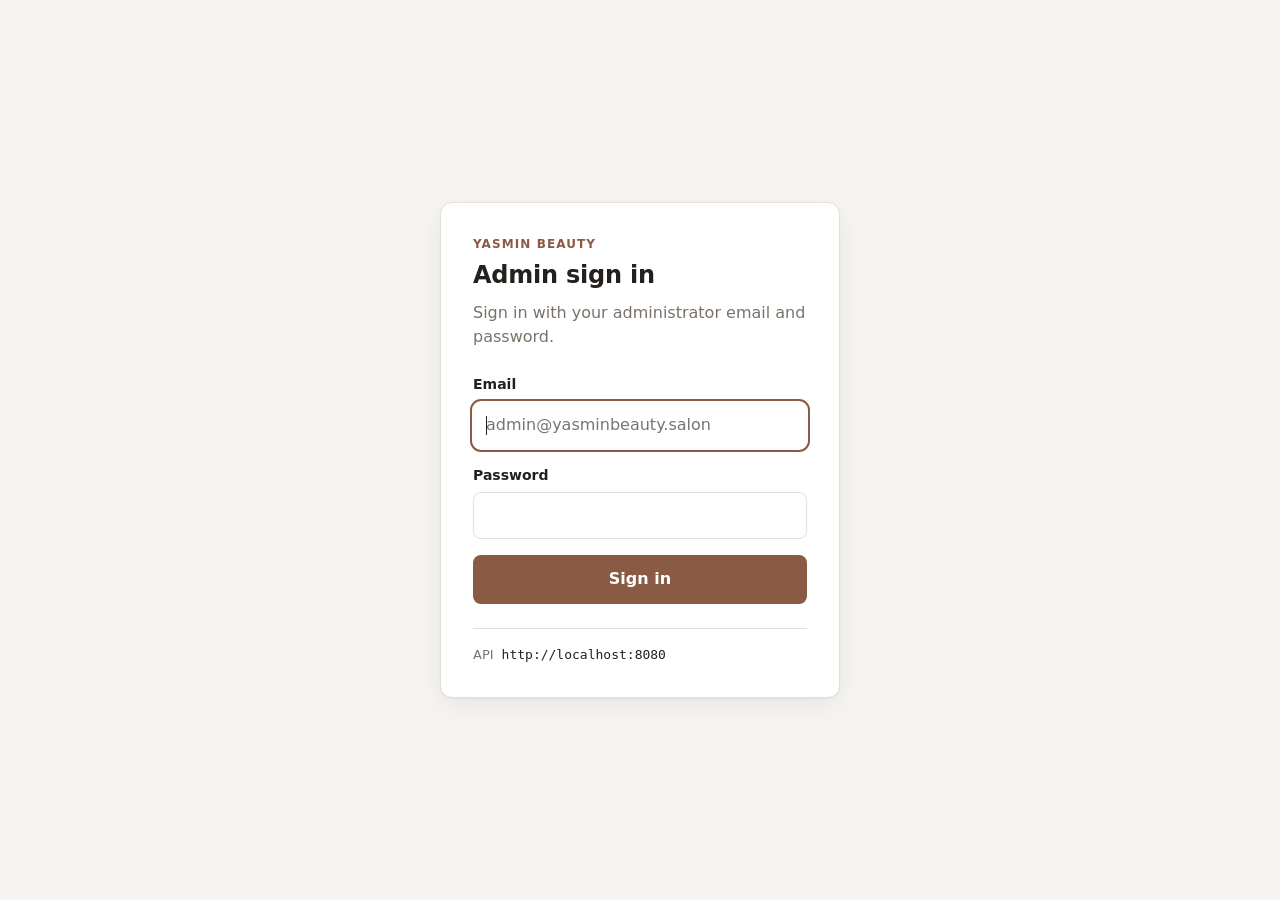
==== dashboard.html @ af4b9782 "Add admin login, logout and authenticated hello world prototype Prototype front end for the login an" ====
<!DOCTYPE html>
<html lang="en">
<head>
    <meta charset="UTF-8">
    <meta name="viewport" content="width=device-width, initial-scale=1.0">
    <meta name="referrer" content="no-referrer">
    <title>Dashboard · Yasmin Beauty Admin</title>
    <link rel="stylesheet" href="css/styles.css">
</head>
<body class="page">
    <!-- Nothing below is shown until the server confirms the session cookie. -->
    <div id="checking" class="checking" role="status">Checking your session…</div>

    <div id="content" hidden>
        <header class="topbar">
            <div>
                <p class="eyebrow">Yasmin Beauty</p>
                <strong>Admin</strong>
            </div>
            <button id="logout" class="button button--ghost" type="button">Sign out</button>
        </header>

        <main class="stack">
            <section class="card card--wide">
                <h1 class="hello">Hello, world 👋</h1>
                <p class="muted">
                    You are signed in. This page is only reachable while the backend accepts
                    your <code>admin_token</code> cookie.
                </p>
            </section>

            <section class="card card--wide" aria-labelledby="diag-title">
                <h2 id="diag-title" class="section-title">Cookie check</h2>

                <dl class="diagnostics">
                    <dt>Protected request</dt>
                    <dd><code id="diag-endpoint"></code></dd>

                    <dt>Response</dt>
                    <dd><span id="diag-status" class="pill"></span></dd>

                    <dt>Readable by JavaScript</dt>
                    <dd><span id="diag-jscookie" class="pill"></span></dd>
                </dl>

                <p id="diag-verdict" class="alert" role="status"></p>

                <button id="recheck" class="button button--ghost" type="button">Re-check session</button>
            </section>
        </main>
    </div>

    <script src="js/config.js"></script>
    <script src="js/api.js"></script>
    <script src="js/dashboard.js"></script>
</body>
</html>
---- css/styles.css ----
:root {
  --bg: #f6f4f1;
  --surface: #ffffff;
  --border: #e4dfd8;
  --text: #23201d;
  --muted: #7a726a;
  --accent: #8a5a44;
  --accent-hover: #714836;
  --good-bg: #edf7ef;
  --good-text: #256b39;
  --bad-bg: #fdeeee;
  --bad-text: #a32c2c;
  --warn-bg: #fdf4e3;
  --warn-text: #8a6116;
  --radius: 12px;
  --shadow: 0 1px 2px rgba(35, 32, 29, .06), 0 8px 24px rgba(35, 32, 29, .06);
}

@media (prefers-color-scheme: dark) {
  :root {
    --bg: #191715;
    --surface: #232120;
    --border: #37332f;
    --text: #f1ede8;
    --muted: #a49a90;
    --accent: #c98a6b;
    --accent-hover: #d89a7c;
    --good-bg: #1c2f22;
    --good-text: #7fce97;
    --bad-bg: #33201f;
    --bad-text: #f0918d;
    --warn-bg: #322a17;
    --warn-text: #e4bb66;
    --shadow: 0 1px 2px rgba(0, 0, 0, .3), 0 8px 24px rgba(0, 0, 0, .25);
  }
}

* { box-sizing: border-box; }

/* A display rule on a class outranks the UA stylesheet's [hidden] { display:
   none }, so pages that toggle .hidden panels need this to stay authoritative. */
[hidden] { display: none !important; }

body.page {
  margin: 0;
  min-height: 100vh;
  background: var(--bg);
  color: var(--text);
  font: 16px/1.55 system-ui, -apple-system, "Segoe UI", Roboto, Helvetica, Arial, sans-serif;
  -webkit-font-smoothing: antialiased;
}

body.page--centered {
  display: grid;
  place-items: center;
  padding: 24px;
}

/* Card ------------------------------------------------------------------- */

.card {
  width: 100%;
  max-width: 400px;
  padding: 32px;
  background: var(--surface);
  border: 1px solid var(--border);
  border-radius: var(--radius);
  box-shadow: var(--shadow);
}

.card--wide { max-width: 640px; }

.card__header { margin-bottom: 24px; }

.card__header h1 {
  margin: 4px 0 6px;
  font-size: 1.5rem;
  letter-spacing: -.01em;
}

.card__header p { margin: 0; }

.card__footer {
  display: flex;
  gap: 8px;
  align-items: center;
  margin-top: 24px;
  padding-top: 16px;
  border-top: 1px solid var(--border);
}

.eyebrow {
  margin: 0;
  color: var(--accent);
  font-size: .75rem;
  font-weight: 600;
  letter-spacing: .09em;
  text-transform: uppercase;
}

.muted { color: var(--muted); }
.small { font-size: .8125rem; }

code {
  font-family: ui-monospace, SFMono-Regular, Menlo, Consolas, monospace;
  font-size: .8125rem;
  word-break: break-all;
}

/* Form ------------------------------------------------------------------- */

.form { display: grid; gap: 16px; }

.field { display: grid; gap: 6px; }

.field label {
  font-size: .875rem;
  font-weight: 550;
}

.field input {
  padding: 10px 12px;
  background: var(--surface);
  color: var(--text);
  border: 1px solid var(--border);
  border-radius: 8px;
  font: inherit;
}

.field input:focus-visible {
  outline: 2px solid var(--accent);
  outline-offset: 1px;
  border-color: transparent;
}

.button {
  padding: 11px 16px;
  background: var(--accent);
  color: #fff;
  border: 1px solid transparent;
  border-radius: 8px;
  font: inherit;
  font-weight: 550;
  cursor: pointer;
  transition: background-color .15s ease;
}

.button:hover:not(:disabled) { background: var(--accent-hover); }
.button:disabled { opacity: .6; cursor: default; }

.button--ghost {
  background: transparent;
  color: var(--text);
  border-color: var(--border);
}

.button--ghost:hover:not(:disabled) { background: var(--bg); }

/* Messages --------------------------------------------------------------- */

.alert,
.banner {
  margin: 0 0 16px;
  padding: 10px 12px;
  border-radius: 8px;
  font-size: .875rem;
}

.alert { margin: 4px 0 0; }

.alert--error,
.banner--error { background: var(--bad-bg); color: var(--bad-text); }

.alert--success,
.banner--success { background: var(--good-bg); color: var(--good-text); }

.banner--warning { background: var(--warn-bg); color: var(--warn-text); }

/* Dashboard -------------------------------------------------------------- */

.checking {
  display: grid;
  place-items: center;
  min-height: 100vh;
  color: var(--muted);
}

.topbar {
  display: flex;
  align-items: center;
  justify-content: space-between;
  gap: 16px;
  padding: 16px 24px;
  background: var(--surface);
  border-bottom: 1px solid var(--border);
}

.stack {
  display: grid;
  gap: 20px;
  max-width: 640px;
  margin: 32px auto;
  padding: 0 24px;
}

.hello {
  margin: 0 0 8px;
  font-size: 1.875rem;
  letter-spacing: -.02em;
}

.section-title {
  margin: 0 0 16px;
  font-size: 1rem;
}

.diagnostics {
  display: grid;
  grid-template-columns: minmax(140px, auto) 1fr;
  gap: 10px 20px;
  margin: 0 0 16px;
  font-size: .875rem;
}

.diagnostics dt { color: var(--muted); }
.diagnostics dd { margin: 0; }

.pill {
  display: inline-block;
  padding: 2px 10px;
  border-radius: 999px;
  font-size: .8125rem;
  font-weight: 550;
}

.pill--good { background: var(--good-bg); color: var(--good-text); }
.pill--bad { background: var(--bad-bg); color: var(--bad-text); }
.pill--neutral { background: var(--bg); color: var(--muted); }

.stack .button--ghost { justify-self: start; }

@media (max-width: 520px) {
  .diagnostics { grid-template-columns: 1fr; gap: 4px 0; }
  .diagnostics dd { margin-bottom: 8px; }
}
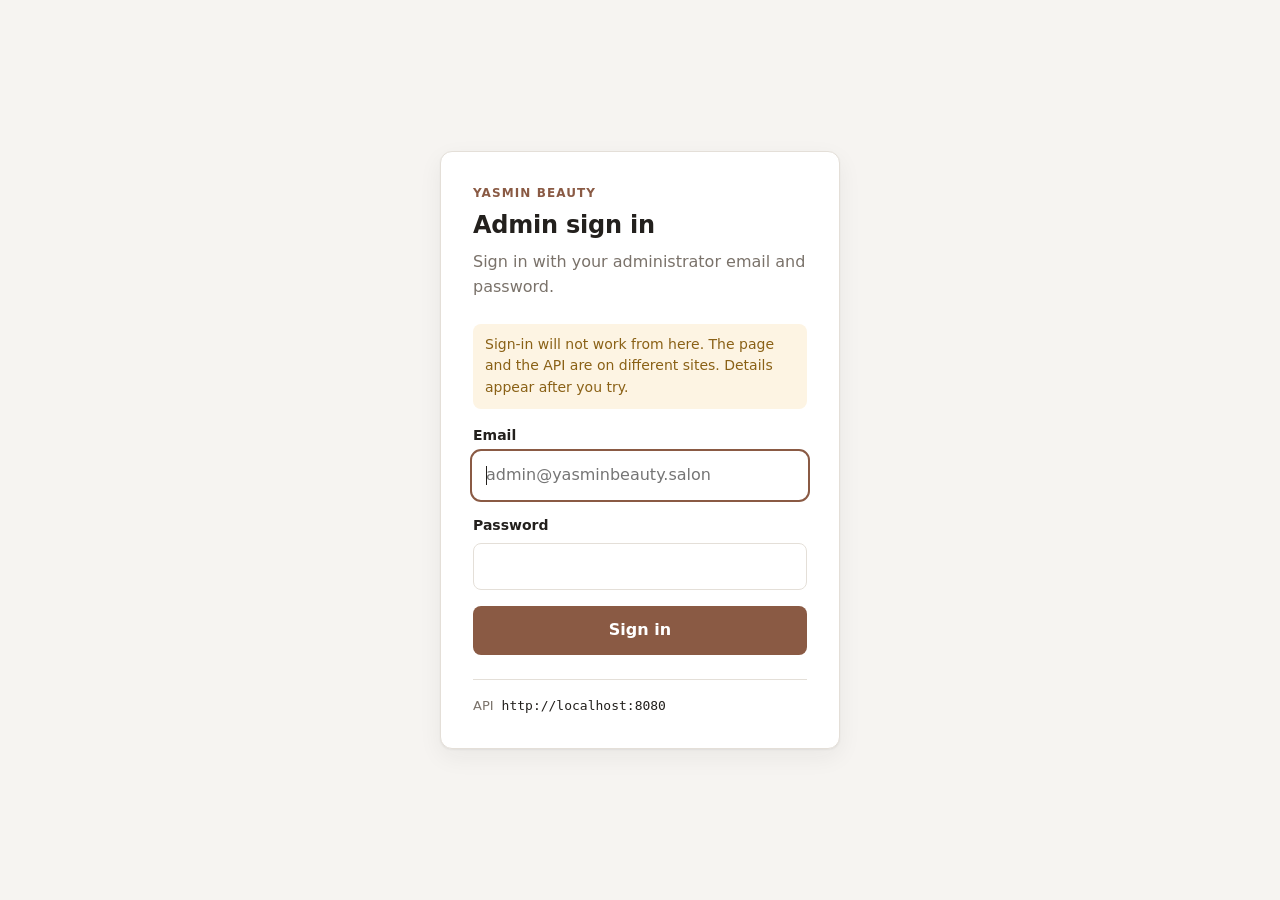
==== commit 4f76a2ce: "Call every admin endpoint from the dashboard and report authorization Adds a panel that exercises al" ====
--- a/dashboard.html
+++ b/dashboard.html
@@ -47,11 +47,25 @@
 
                 <button id="recheck" class="button button--ghost" type="button">Re-check session</button>
             </section>
+
+            <section aria-labelledby="endpoints-title">
+                <header class="endpoints__header">
+                    <h2 id="endpoints-title" class="section-title">Admin endpoints</h2>
+                    <span id="endpoint-summary" class="pill pill--neutral">running…</span>
+                </header>
+                <p class="muted small">
+                    Every route on <code>AdminController</code>, called with the session cookie.
+                    Authorized means the request got past the filter — a 409 or 405 counts, a
+                    401 or 403 does not. The writes only fire when you press their button.
+                </p>
+                <div id="endpoint-list" class="stack stack--tight"></div>
+            </section>
         </main>
     </div>
 
     <script src="js/config.js"></script>
     <script src="js/api.js"></script>
     <script src="js/dashboard.js"></script>
+    <script src="js/endpoints.js"></script>
 </body>
 </html>
--- a/css/styles.css
+++ b/css/styles.css
@@ -175,6 +175,20 @@
 .banner--success { background: var(--good-bg); color: var(--good-text); }
 
 .banner--warning { background: var(--warn-bg); color: var(--warn-text); }
+.banner--info { background: var(--bg); color: var(--muted); }
+
+/* The login page's cookie diagnosis, rendered into a narrow card. */
+#diagnosis { margin-top: 16px; }
+#diagnosis strong { display: block; margin-bottom: 8px; }
+#diagnosis p { margin: 0; }
+
+#diagnosis .diagnostics {
+  grid-template-columns: 1fr;
+  gap: 0;
+  margin: 0 0 10px;
+}
+
+#diagnosis .diagnostics dd { margin-bottom: 6px; }
 
 /* Dashboard -------------------------------------------------------------- */
 
@@ -237,6 +251,89 @@
 .pill--bad { background: var(--bad-bg); color: var(--bad-text); }
 .pill--neutral { background: var(--bg); color: var(--muted); }
 
+/* Endpoint panel ---------------------------------------------------------- */
+
+.endpoints__header {
+  display: flex;
+  align-items: center;
+  justify-content: space-between;
+  gap: 12px;
+}
+
+.endpoints__header .section-title { margin: 0; }
+
+.stack--tight { gap: 12px; margin: 16px 0 0; padding: 0; max-width: none; }
+
+.endpoint .section-title { margin-bottom: 8px; }
+.endpoint__note { margin: 0 0 10px; }
+.endpoint .alert { margin: 0 0 10px; }
+.endpoint__send { margin-top: 4px; }
+
+.alert--warning { background: var(--warn-bg); color: var(--warn-text); }
+
+.field--inline {
+  display: flex;
+  align-items: center;
+  gap: 8px;
+  margin-bottom: 12px;
+  color: var(--muted);
+}
+
+.field--inline select {
+  padding: 4px 8px;
+  background: var(--surface);
+  color: var(--text);
+  border: 1px solid var(--border);
+  border-radius: 6px;
+  font: inherit;
+  font-size: .8125rem;
+}
+
+.result {
+  margin: 0 0 12px;
+  padding-top: 12px;
+  border-top: 1px solid var(--border);
+}
+
+.result__label {
+  display: inline-block;
+  margin-bottom: 4px;
+  color: var(--muted);
+  font-size: .75rem;
+  font-weight: 600;
+  letter-spacing: .06em;
+  text-transform: uppercase;
+}
+
+.request-line {
+  display: block;
+  margin-bottom: 8px;
+  word-break: break-all;
+}
+
+.result__pills {
+  display: flex;
+  flex-wrap: wrap;
+  align-items: center;
+  gap: 8px;
+  margin-bottom: 8px;
+}
+
+.response {
+  max-height: 260px;
+  margin: 0;
+  padding: 10px 12px;
+  overflow: auto;
+  background: var(--bg);
+  border: 1px solid var(--border);
+  border-radius: 8px;
+  font-family: ui-monospace, SFMono-Regular, Menlo, Consolas, monospace;
+  font-size: .75rem;
+  line-height: 1.5;
+  white-space: pre;
+  tab-size: 2;
+}
+
 .stack .button--ghost { justify-self: start; }
 
 @media (max-width: 520px) {
